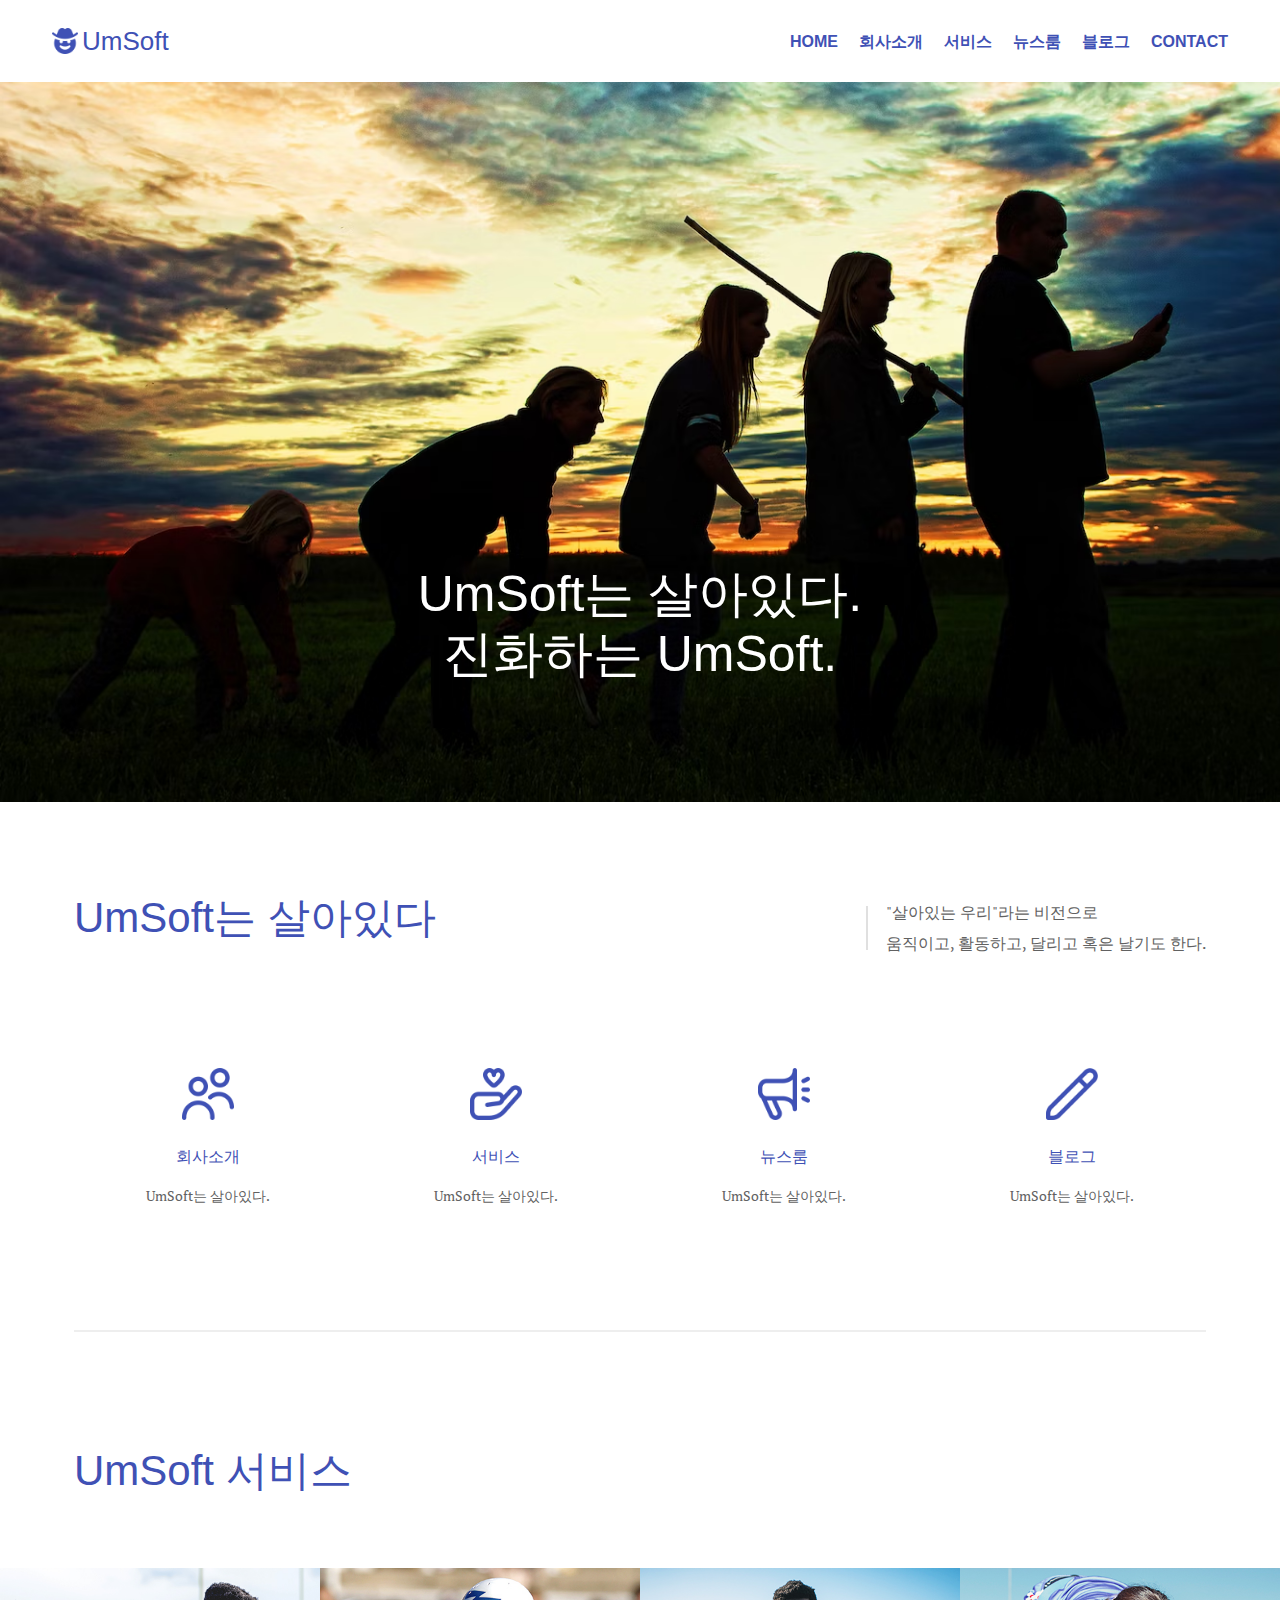
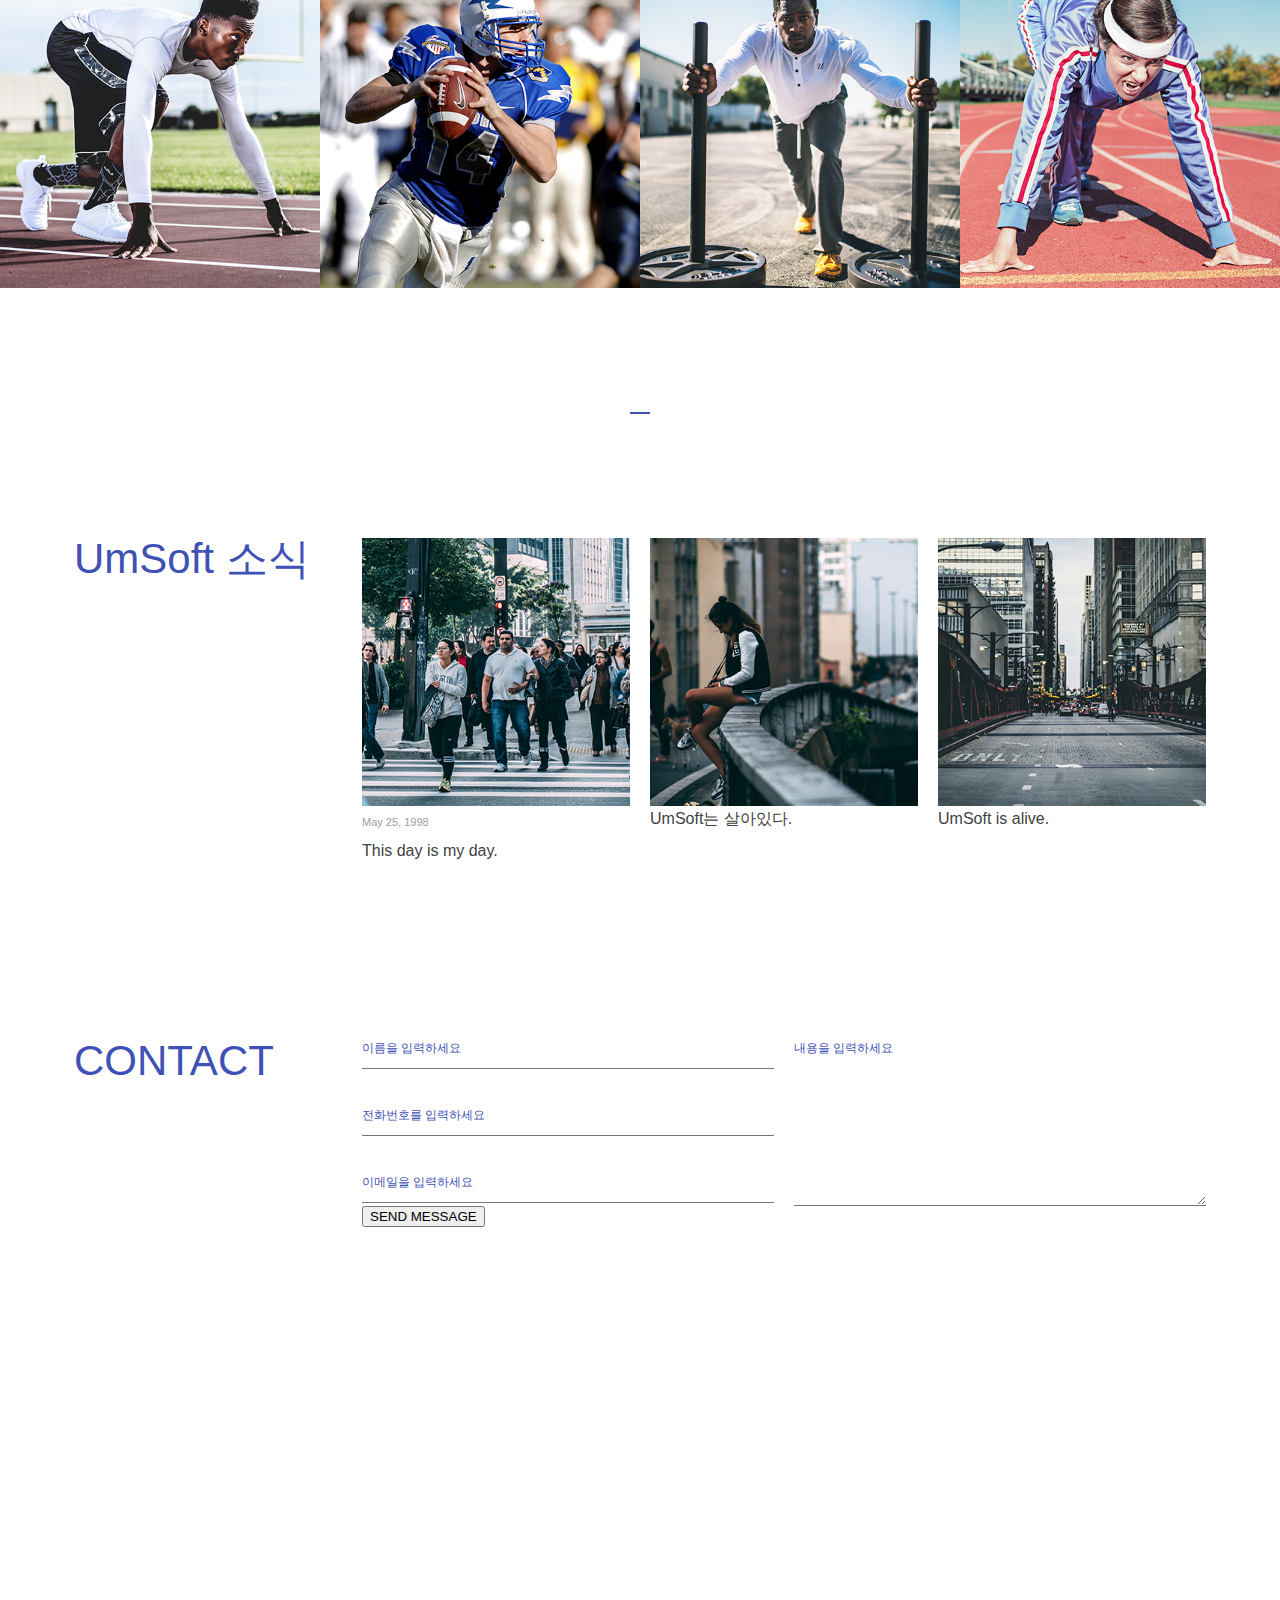
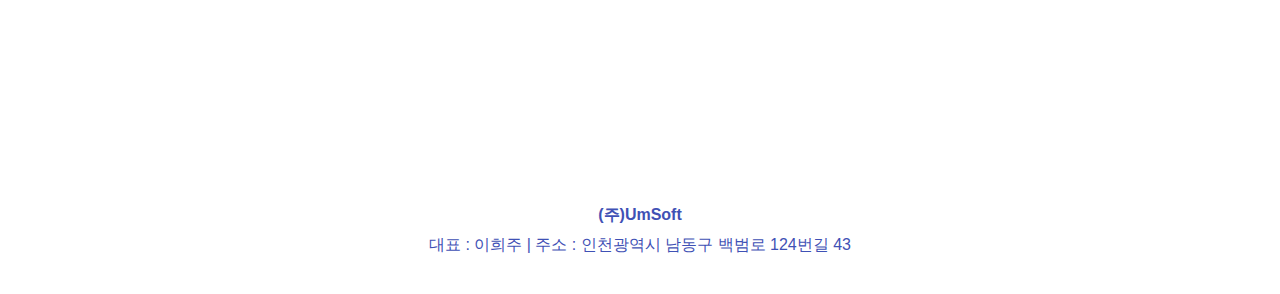
==== index.html @ 9bef9f66 "refactor: separate css_default" ====
﻿<!DOCTYPE HTML>
<html lang="ko">
<head>
<meta charset="UTF-8">
<meta name="viewport" content="width=device-width, initial-scale=1, minimum-scale=1, maximum-scale=1, user-scalable=no">
<title>UmSoft</title>
<link rel="stylesheet" type="text/css" href="css/reset.css">
<link rel="stylesheet" type="text/css" href="css/default.css">
<link rel="shortcut icon" href="images/favicon/favicon.png">
<link rel="apple-touch-icon-precomposed" href="images/favicon/favicon.png">
<script src="js/jquery.min.js"></script>
</head>
<body>
    <div id="wrap">
    <header class="header cfixed">
        <h1 class="logo"><a href=""><img src="images/favicon/favicon.png">UmSoft</a></h1>
            <nav>
                <ul class="gnb">
                    <li><a href="">HOME</a></li>
                    <li><a href="">회사소개</a></li>
                    <li><a href="">서비스</a></li>
                    <li><a href="">뉴스룸</a></li>
                    <li><a href="">블로그</a></li>
                    <li><a href="">CONTACT</a></li>
                </ul>
            </nav>
            <span class="menu-toggle-btn">
                <span></span>
                <span></span>
                <span></span>
            </span>
    </header>

    <article class="slider">
        <img src="images/p-images/slide01.jpg" alt="">
        <div class="image-text">UmSoft는 살아있다. <br>진화하는 UmSoft.</div>
    </article>

    <section class="content">
        <section class="display-section">
            <div class="container">
                <h2 class="sec-tit">UmSoft는 살아있다</h2>
                <p class="desc">
                    "살아있는 우리"라는 비전으로<br>
                    움직이고, 활동하고, 달리고 혹은 날기도 한다. 
                </p>
            </div>
        </section>

        <section class="promotion-section">
            <div class="container">
                <ul class="promo-list">
                    <li>
                        <a href="">
                            <img src="images/s-images/ic_introduce.png" alt="">
                            <h3>회사소개</h3>
                            <p>UmSoft는 살아있다.</p>
                        </a>
                    </li>
                    <li>
                        <a href="">
                            <img src="images/s-images/ic_service.png" alt="">
                            <h3>서비스</h3>
                            <p>UmSoft는 살아있다.</p>
                        </a>
                    </li>
                    <li>
                        <a href="">
                            <img src="images/s-images/ic_news.png" alt="">
                            <h3>뉴스룸</h3>
                            <p>UmSoft는 살아있다.</p>
                        </a>
                    </li>
                    <li>
                        <a href="">
                            <img src="images/s-images/ic_blog.png" alt="">
                            <h3>블로그</h3>
                            <p>UmSoft는 살아있다.</p>
                        </a>
                    </li>
                </ul>
            </div>
        </section>

        <hr class="divider">

        <section class="work-section cfixed">
            <h2 class="sec-tit">UmSoft 서비스</h2>
            <ul class="work-list">
                <li>
                    <a href="">
                        <div class="info">
                            <h3>service1</h3>
                            <span>work1</span>
                        </div>
                        <img src="images/p-images/work01.jpg">
                    </a>
                </li>
                <li>
                    <a href="">
                        <div class="info">
                            <h3>service2</h3>
                            <span>work2</span>
                        </div>
                        <img src="images/p-images/work02.jpg">
                    </a>
                </li>
                <li>
                    <a href="">
                        <div class="info">
                            <h3>service3</h3>
                            <span>work3</span>
                        </div>
                        <img src="images/p-images/work03.jpg">
                    </a>
                </li>
                <li>
                    <a href="">
                        <div class="info">
                            <h3>service4</h3>
                            <span>work4</span>
                        </div>
                        <img src="images/p-images/work04.jpg">
                    </a>
                </li>
            </ul>
        </section>

        <hr class="m-divider">

        <section class="blog-section">
            <div class="container">
                <h2 class="sec-tit">UmSoft 소식</h2>
                <ul class="blog-list">
                    <li>
                        <a href=""><img src="images/p-images/blog01.jpg" alt=""></a>
                        <time datetime="1998-05-25">May 25, 1998</time>
                        <a href=""><h3>This day is my day.</h3></a>
                    </li>
                    <li>
                        <a href=""><img src="images/p-images/blog02.jpg" alt=""></a>
                        <a href=""><h3>UmSoft는 살아있다.</h3></a>
                    </li>
                    <li>
                        <a href=""><img src="images/p-images/blog03.jpg" alt=""></a>
                        <a href=""><h3>UmSoft is alive.</h3></a>
                    </li>
                </ul>
            </div>
        </section>

        <section class="contact-section">
            <div class="container">
                <h2 class="sec-tit">CONTACT</h2>
                <div class="form-box">
                    <form action="" method="">
                        <fieldset class="cfixed">
                            <legend class="blind">CONTACT US</legend>
                            <div class="form">
                                <label for="name" class="blind">name</label>
                                <input type="text" id="name" placeholder="이름을 입력하세요">
                                <label for="phone" class="blind">phone</label>
                                <input type="tel" id="phone" placeholder="전화번호를 입력하세요">
                                <label for="email" class="blind">email</label>
                                <input type="email" id="email" placeholder="이메일을 입력하세요">
                            </div>
                            <div class="textarea">
                                <label for="message" class="blind">message</label>
                                <textarea name="message" id="message" placeholder="내용을 입력하세요"></textarea>
                            </div>
                        </fieldset>
                        <div class="send-bin">
                            <button>SEND MESSAGE</button>
                        </div>
                    </form>
                </div>
            </div>
        </section>
    </section>

    <footer class="footer">
        <iframe src="https://www.google.com/maps/embed?pb=!1m18!1m12!1m3!1d3167.128475697272!2d126.73352399999999!3d37.457688399999995!2m3!1f0!2f0!3f0!3m2!1i1024!2i768!4f13.1!3m3!1m2!1s0x357b7b86cbc8220d%3A0x4d0fc01e64599d89!2z7J247LKc6rSR7Jet7IucIOuCqOuPmeq1rCDrsLHrspTroZwxMjTrsojquLggNDM!5e0!3m2!1sko!2skr!4v1687537888325!5m2!1sko!2skr" 
            frameholder="0" style="border:0" allowfullscreen="" loading="lazy"></iframe>
        <p class="copyright">
            <strong>(주)UmSoft</strong><br>
            대표 : 이희주 | 주소 : 인천광역시 남동구 백범로 124번길 43
        </p>
    </footer>
    </div>
</body>
</html>
---- css/default.css ----
@charset "utf-8";

/* 모바일용 CSS */
/* 기본 CSS */
.container{
    width:90%;
    max-width:1132px;
    margin:0 auto;
}    
.cfixed:after, .container:after{
    display:block;
    content:"";
    clear:both;
}
.blind{
    position:absolute;
    width:0;
    height:0;
    line-height:0;
    text-indent:-9999px;
    overflow:hidden;
}   
.sec-tit{
    font-size:42px;
    color:#3f51b5;
    font-weight:normal;
}    
.divider{
    width:90%;
    max-width:1132px;
    margin:0 auto;
    margin-top:77px;
    background:#eee;
}    
.m-divider{
    width:20px;
    margin:0 auto;
    margin-top:77px;
    background:#3f51b5;
} 
body {
      font-family: "Nunito", sans-serif;
}

/* 헤더 영역 CSS */
.header{
    position:relative;
    padding:18px 5%;
}
.header .logo{
    float: left;
}
.header .logo a{
    font-size: 26px;
    color: #3f51b5;
    font-weight: normal;
}
.header .logo a img{
    height: 26px;
    padding-right: 4px;
}
.header .gnb{
    display: none;
    position: absolute;
    top:100%;
    left: 0;
    width: 100%;
    background: #3f51b5;
    font-weight: bold;
}
.header .gnb li{
    border-bottom: 1px solid #3f51b5;
}
.header .gnb li a{
    display: block;
    padding: 14px 0 14px 5%;
    font-size: 14px;
    color: #fff;
}
.header .menu-toggle-btn{
    float: right;
    width: 20px;
    margin-top:4px;
    cursor: pointer;
}
.header .menu-toggle-btn span{
    display: block;
    width: 100%;
    height: 2px;
    background: #3f51b5;
}
.header .menu-toggle-btn span:nth-child(2){
    margin: 5px 0;
}

/* 슬라이더 영역 CSS */
.slider {
  position: relative;
}
.slider .image-text {
  position: absolute;
  bottom: 15%;
  left: 50%;
  transform: translateX(-50%);
  font-size: 50px;
  color: white;
  text-align: center;
  padding: 10px;
  line-height: 1.2em;
}
.slider img{
    display:block;
    width:100%;
    max-width:100%;
    height:auto;
}

/* 디스플레이 영역 CSS */
.display-section{
    margin-top:59px;
    text-align:center;
}

.display-section .sec-tit{
    margin-bottom:30px;
}
    
.display-section .desc{
    font-family:'PT Serif';
    color:#616161;
    line-height:1.9;
}

/* 프로모션 영역 CSS */
.promotion-section{
    margin-top:68px;
}
    
.promotion-section .promo-list li{
    margin-top:52px;
    text-align:center;
}
    
.promotion-section .promo-list li:first-child{
    margin-top:0;
}
    
.promotion-section .promo-list li img{
    height:52px;
}
    
.promotion-section .promo-list li h3{
    margin:29px 0 20px 0;
    color:#3f51b5;
    font-weight:normal;
}
    
.promotion-section .promo-list li p{
    font-size:14px;
    font-family:'PT Serif';
    color:#616161;
    line-height:1.5;
}

/* 최근 작업 영역 CSS */
.work-section{
    margin-top:73px;
}
.work-section .sec-tit{
    width:90%;
    max-width:1132px;
    margin:0 auto;
    margin-bottom:47px;
    text-align:center;
}
.work-section .work-list li{
    width:100%;
}
.work-section .work-list li a{
    display:block;
    position:relative;
    width:100%;
    height:100%;
}
.work-section .work-list li a:before{
    display:block;
    position:absolute;
    top:0;
    left:0;
    z-index:10;
    width:100%;
    height:100%;
    background:#3f51b5;
    content:"";
    opacity:0;
    transition:all 0.2s;
}
.work-section .work-list li a:hover:before{
    opacity:0.86;
}
.work-section .work-list li .info{
    position:absolute;
    top:0;
    left:23px;
    z-index:20;
    opacity:0;
    transition:all 0.3s;
}
.work-section .work-list li a:hover .info{
    transform:translateY(23px);
    opacity:1;
}   
.work-section .work-list li .info h3{
    margin-bottom:8px;
    font-size:23px;
    color:#fff;
    font-weight:normal;
}    
.work-section .work-list li .info span{
    font-size:11px;
    color:#fff;
}   
.work-section .work-list li img{
    display:block;
    width:100%;
    max-width:100%;
    height:auto;
}

/* 최근 글 영역 CSS */
.blog-section{
    margin-top:77px;
}    
.blog-section .sec-tit{
    margin-bottom:47px;
    text-align:center;
}   
.blog-section .blog-list li{
    width:100%;
    margin-top:45px;
}
.blog-section .blog-list li:first-child{
    margin-top:0;
}
.blog-section .blog-list li img{
    display:block;
    width:100%;
    max-width:100%;
    height:auto;
}
.blog-section .blog-list li time{
    display:block;
    margin:11px 0 10px 0;
    font-size:11px;
    color:#9e9e9e;
}    
.blog-section .blog-list li h3{
    color:#424242;
    font-weight:normal;
    line-height:1.6;
} 

/* 연락처 영역 CSS */
.contact-section{
    margin-top:109px;
}
.contact-section .sec-tit{
    margin-bottom:47px;
    text-align:center;
}
.contact-section .form-box .form input{
    padding-bottom:13px;
    margin-bottom:38px;
}
.contact-section .form-box .textarea textarea{
    height:165px;
}
.contact-section .form-box .send-btn{
    margin-top:36px;
    text-align:right;
}
.contact-section .form-box .send-btn button{
    padding:15px;
    margin:0; 
    border:0;
    font-size:12px;
    color:#fff;
    background:#3f51b5;
    font-family:'Montserrat';
    cursor:pointer;
}

/* 푸터 영역 CSS */
.footer{
    margin-top:104px;
}
.footer iframe{
    width:100%;
    height:320px;
}    
.footer p{
    margin:21px 0;
    color:#3f51b5;
    text-align:center;
    line-height:1.9;
}    

/* 태블릿용 CSS */
@media all and (min-width:768px){
    /* 기본 CSS */
    .divider{
    margin-top:124px;
    }    
    .m-divider{
    margin-top:124px;
    }
        
    /* 헤더 영역 CSS */
    .header{
        position:static;
        padding:28px 52px;
    }     
    .header .gnb{
        display:block !important;
        position:static;
        float:right;
        width:auto;
        margin-top:6px;
        background:none;
    }   
    .header .gnb li{
        float:left;
        margin-left:21px;
        border-bottom:0;
    } 
    .header .gnb li a{
        padding:0;
        font-size:16px;
        color:#3f51b5;
    }
    .header .menu-toggle-btn{
        display:none !important;
    }
    
    /* 디스플레이 영역 CSS */
    .display-section{
        margin-top:95px;
    }
        
    /* 프로모션 영역 CSS */
    .promotion-section{
        margin-top:110px;
    }
        
    .promotion-section .promo-list li{
        float:left;
        width:23.046875%;
        /* 177px ÷ 768px*/
        margin-left:2.604166666666667%;
        /* 20px ÷ 768px*/
        margin-top:0;
    }

    .promotion-section .promo-list li:first-child{
        margin-left:0;
    }

    /* 최근 작업 영역 CSS */
    .work-section{
        margin-top:118px;
    }   
    .work-section .sec-tit{
        margin-bottom:76px;
    }
    .work-section .work-list li{
        float:left;
        width:50%;
    }       
    .work-section .work-list li .info{
        left:37px;
    }
    .work-section .work-list li a:hover .info{
        transform:translateY(37px);
    }
        
    /* 최근 글 영역 CSS */
    .blog-section{
    margin-top:124px;
    }    
    .blog-section .sec-tit{
        margin-bottom:76px;
    } 
    .blog-section .blog-list li{
        float:left;
        width:31.59722222222222%;
        /* 242.6666666666667px ÷ 768px*/
        margin-left:2.604166666666667%;
        /* 20px ÷ 768px*/
        margin-top:0;
    }    
    .blog-section .blog-list li:first-child{
        margin-left:0;
    }   
        
    /* 연락처 영역 CSS */
    .contact-section{
        margin-top:176px;
    }
    .contact-section .sec-tit{
        margin-bottom:76px;
    }
    .contact-section .form-box .form, .contact-section .form-box .textarea{
        float:left;
        width:48.69791666666667%;
        /* 374px ÷ 768px*/
    }
    .contact-section .form-box .form{
        margin-right:2.604166666666667%;
        /* 20px ÷ 768px*/
    }    
    .contact-section .form-box .form input:last-child{
        margin-bottom:0;
    }

    /* 푸터 영역 CSS */
    .footer iframe{
        height:432px;
    } 
    .footer p{
        margin:34px 0;
    }  
}

/* PC용 CSS */
@media all and (min-width:1132px){
    /* 디스플레이 영역 CSS */
    .display-section{
        text-align:left;
    }
        
    .display-section .sec-tit{
        float:left;
        margin-bottom:0;
    }
        
    .display-section .desc{
        position:relative;
        float:right;
        padding-left:20px;
        font-family:'PT Serif';
        color:#616161; 
        line-height:1.9;
    }
        
    .display-section .desc:before{
        display:block;
        position:absolute;
        top:9px;
        left:0;
        width:2px;
        height:44px;
        background:#e0e0e0;
        content:"";
    } 
    
    /* 프로모션 영역 CSS */
    .promotion-section .promo-list li{
        width:23.67491166077739%;
        /* 268px ÷ 1132px*/
        margin-left:1.76678445229682%;
        /* 20px ÷ 1132px*/
    }    

    /* 최근 작업 영역 CSS */
    .work-section .sec-tit{
        text-align:left;
    }
    .work-section .work-list li{
        width:25%;
    }   
        
    /* 최근 글 영역 CSS */
        .blog-section .sec-tit{
        float:left;
        margin-bottom:0;
    }      
    .blog-section .blog-list{
        float:right;
        width:74.5583038869258%;
        /* 844px ÷ 1132px*/
    }  
    .blog-section .blog-list li{
        width:31.75355450236967%;
        /* 268px ÷ 844px*/
        margin-left:2.369668246445498%;
        /* 20px ÷ 844px*/
    }    
        
    /* 연락처 영역 CSS */
    .contact-section .sec-tit{
        float:left;
        margin-bottom:0;
    }    
    .contact-section .form-box{
        float:right;
        width:74.5583038869258%;
        /* 844px ÷ 1132px*/
    }    
    .contact-section .form-box .form, .contact-section .form-box .textarea{
        width:48.81516587677725%;
        /* 412px ÷ 844px*/
    }
    .contact-section .form-box .form{
        margin-right:2.369668246445498%;
        /* 20px ÷ 844px*/
    }    
}
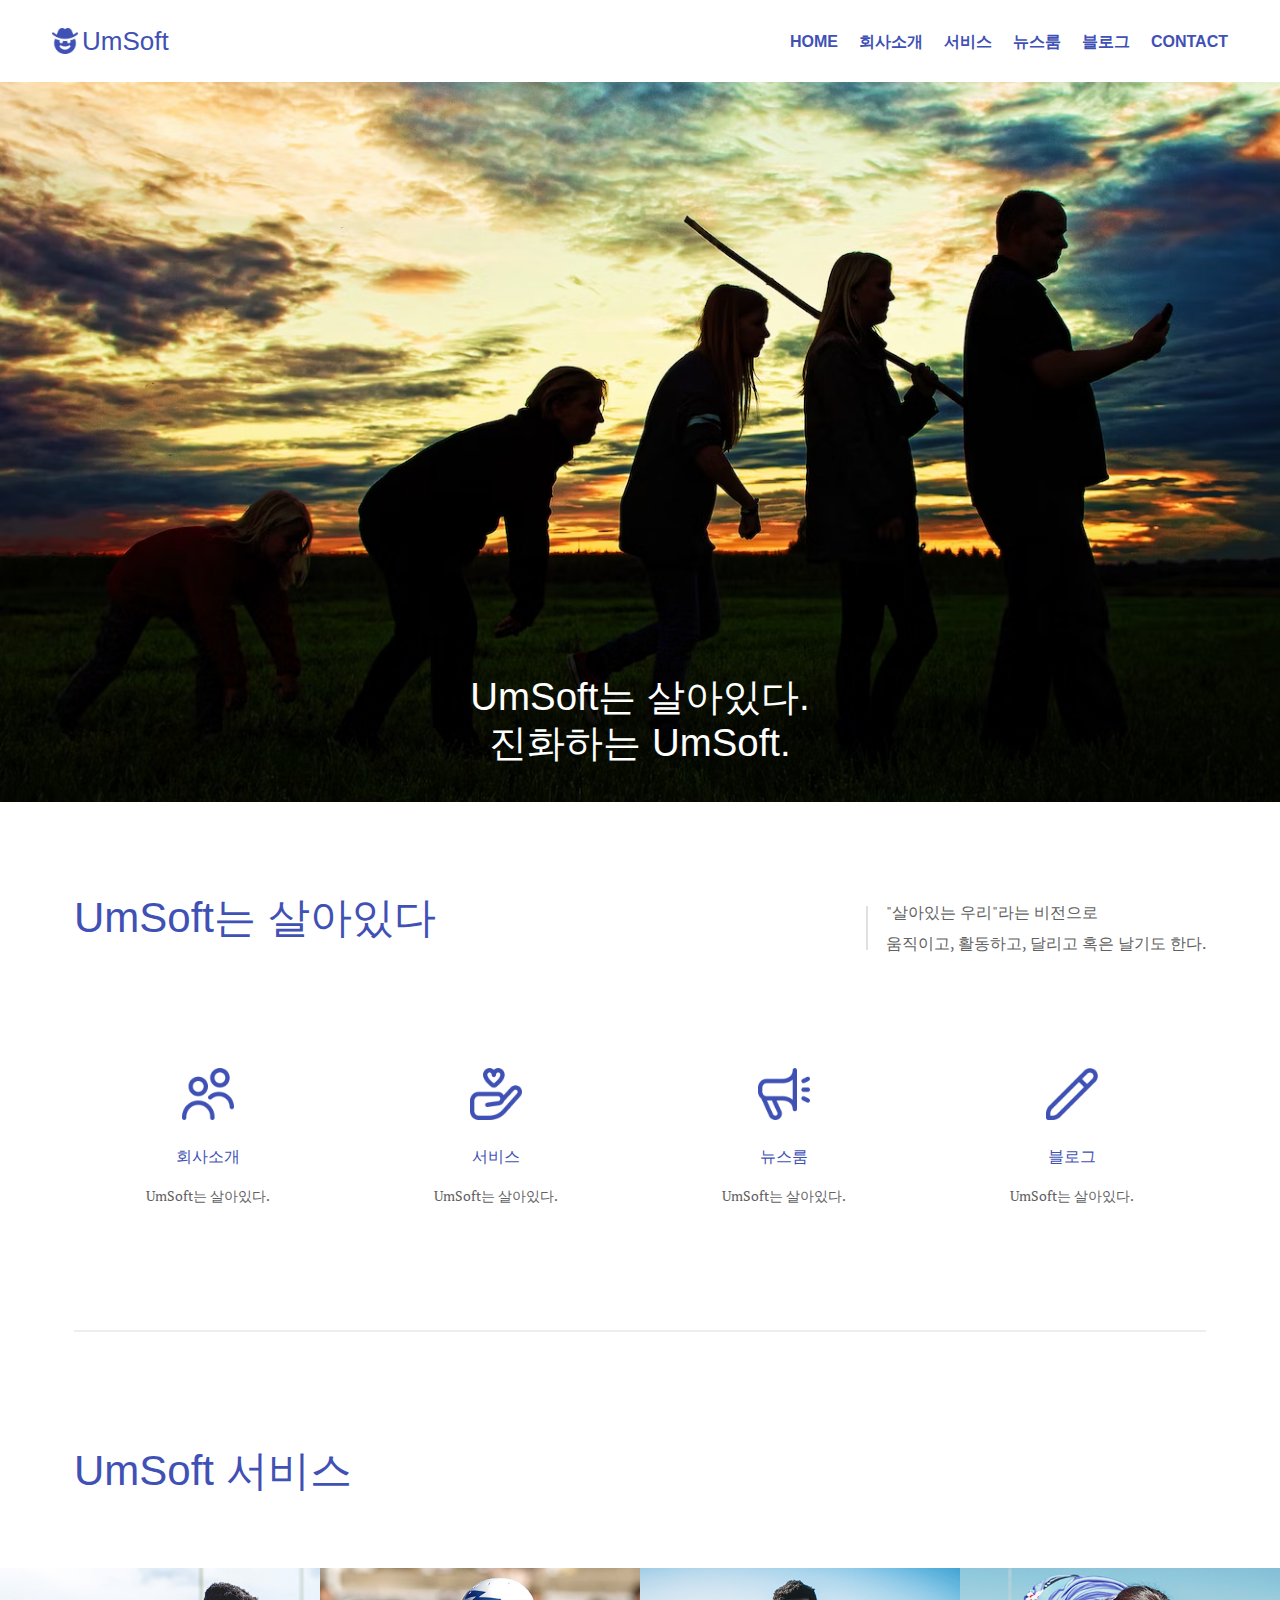
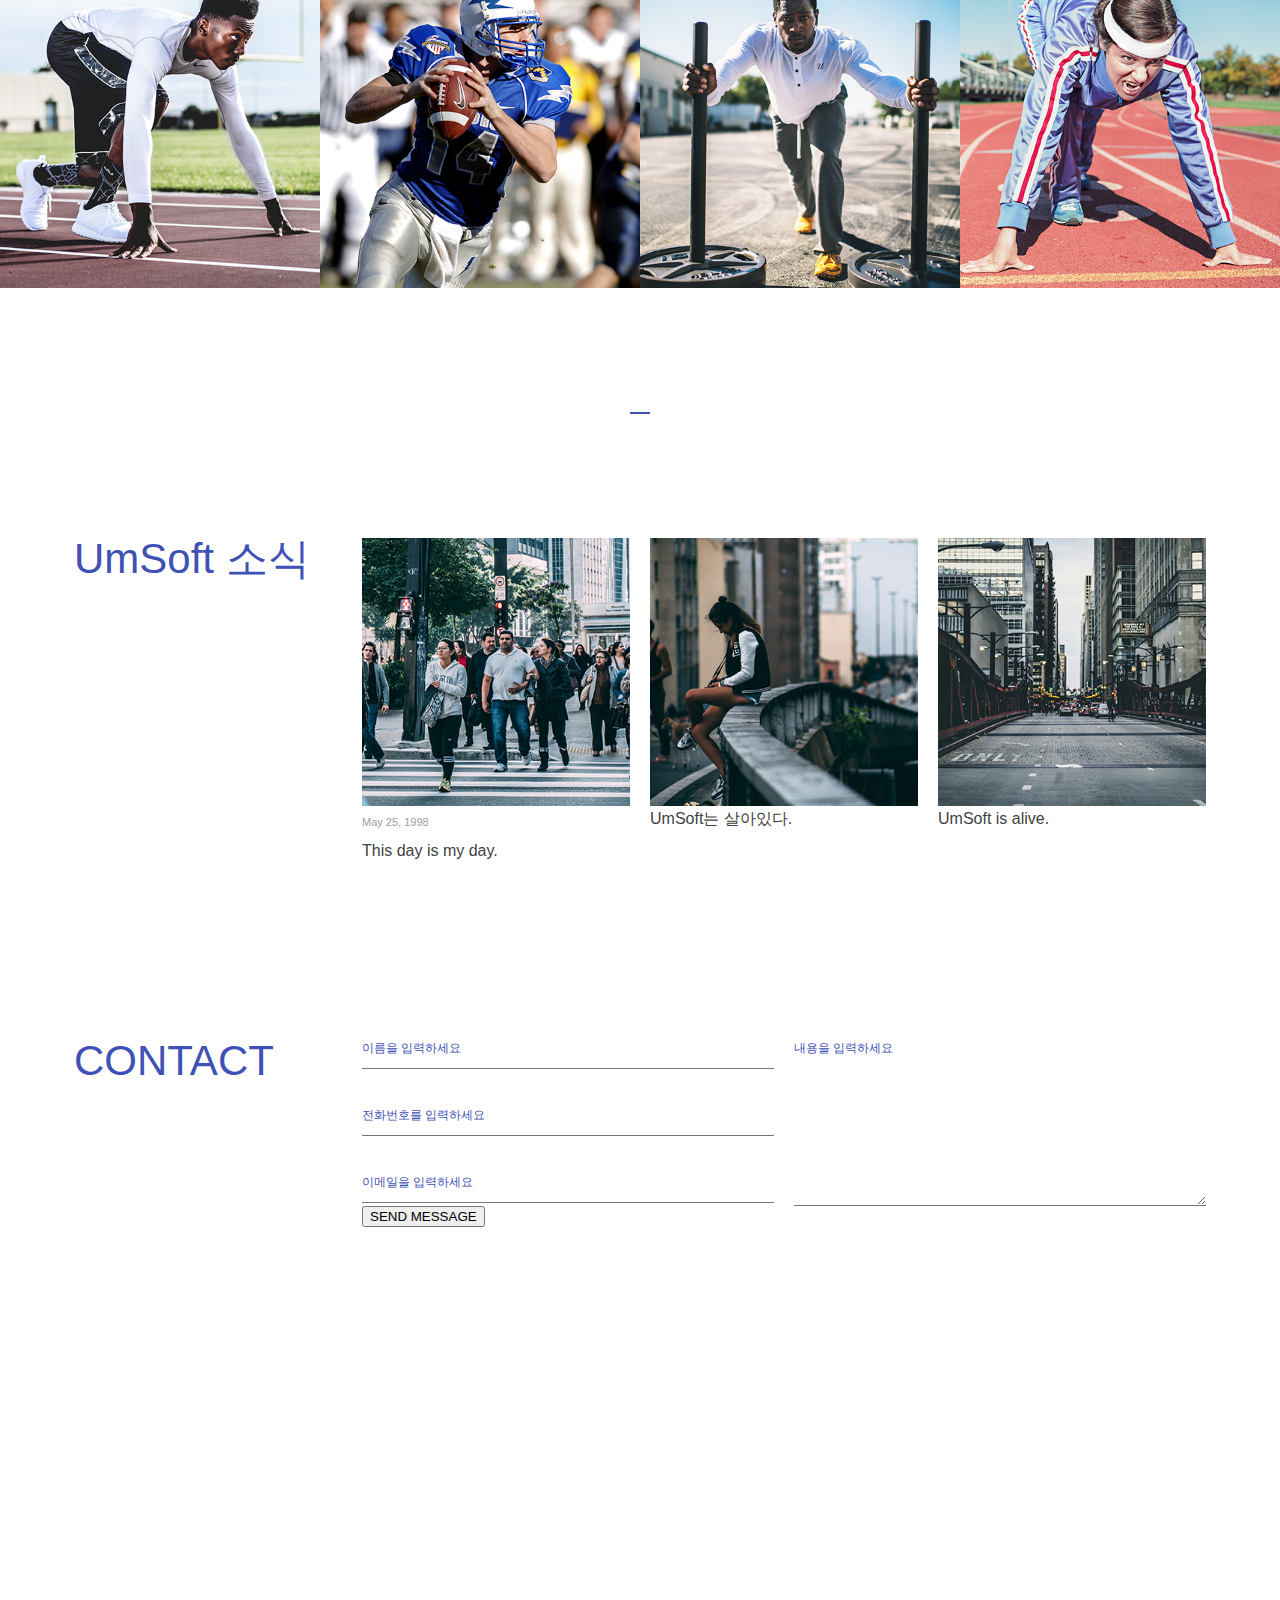
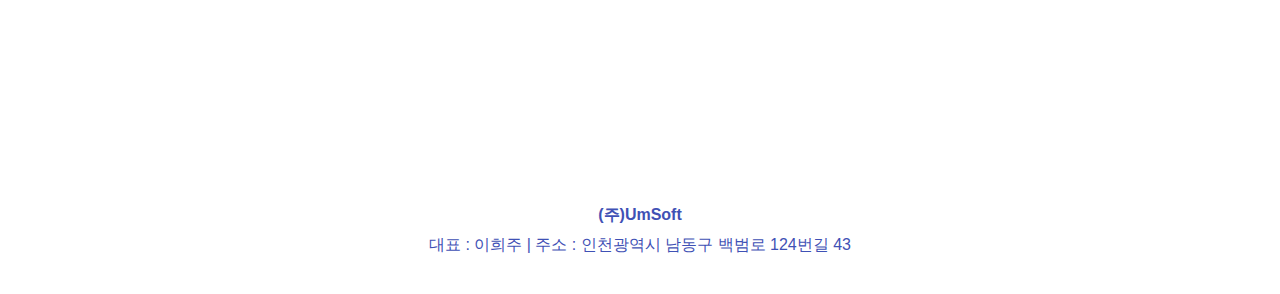
==== commit 3dd4eead: "feat: slide menu-toggle" ====
--- a/index.html
+++ b/index.html
@@ -9,6 +9,7 @@
 <link rel="shortcut icon" href="images/favicon/favicon.png">
 <link rel="apple-touch-icon-precomposed" href="images/favicon/favicon.png">
 <script src="js/jquery.min.js"></script>
+<script src="js/menu.min.js"></script>
 </head>
 <body>
     <div id="wrap">
--- a/css/default.css
+++ b/css/default.css
@@ -46,6 +46,7 @@
 .header{
     position:relative;
     padding:18px 5%;
+    z-index:2;
 }
 .header .logo{
     float: left;
@@ -95,18 +96,8 @@
 
 /* 슬라이더 영역 CSS */
 .slider {
-  position: relative;
-}
-.slider .image-text {
-  position: absolute;
-  bottom: 15%;
-  left: 50%;
-  transform: translateX(-50%);
-  font-size: 50px;
-  color: white;
-  text-align: center;
-  padding: 10px;
-  line-height: 1.2em;
+    position: relative;
+    z-index:1;
 }
 .slider img{
     display:block;
@@ -114,6 +105,16 @@
     max-width:100%;
     height:auto;
 }
+.slider .image-text {
+    position: absolute;
+    bottom: 5%;
+    left: 50%;
+    transform: translateX(-50%);
+    font-size: 3vw; /* 이미지에 맞게 상대적인 크기로 설정 */
+    color: white;
+    text-align: center;
+    line-height: 1.2em;
+  }
 
 /* 디스플레이 영역 CSS */
 .display-section{
@@ -341,6 +342,12 @@
     .header .menu-toggle-btn{
         display:none !important;
     }
+
+    /* 슬라이더 영역 CSS */
+    .image-text {
+        font-size: 16px;
+        bottom: 10px;
+    }
     
     /* 디스플레이 영역 CSS */
     .display-section{
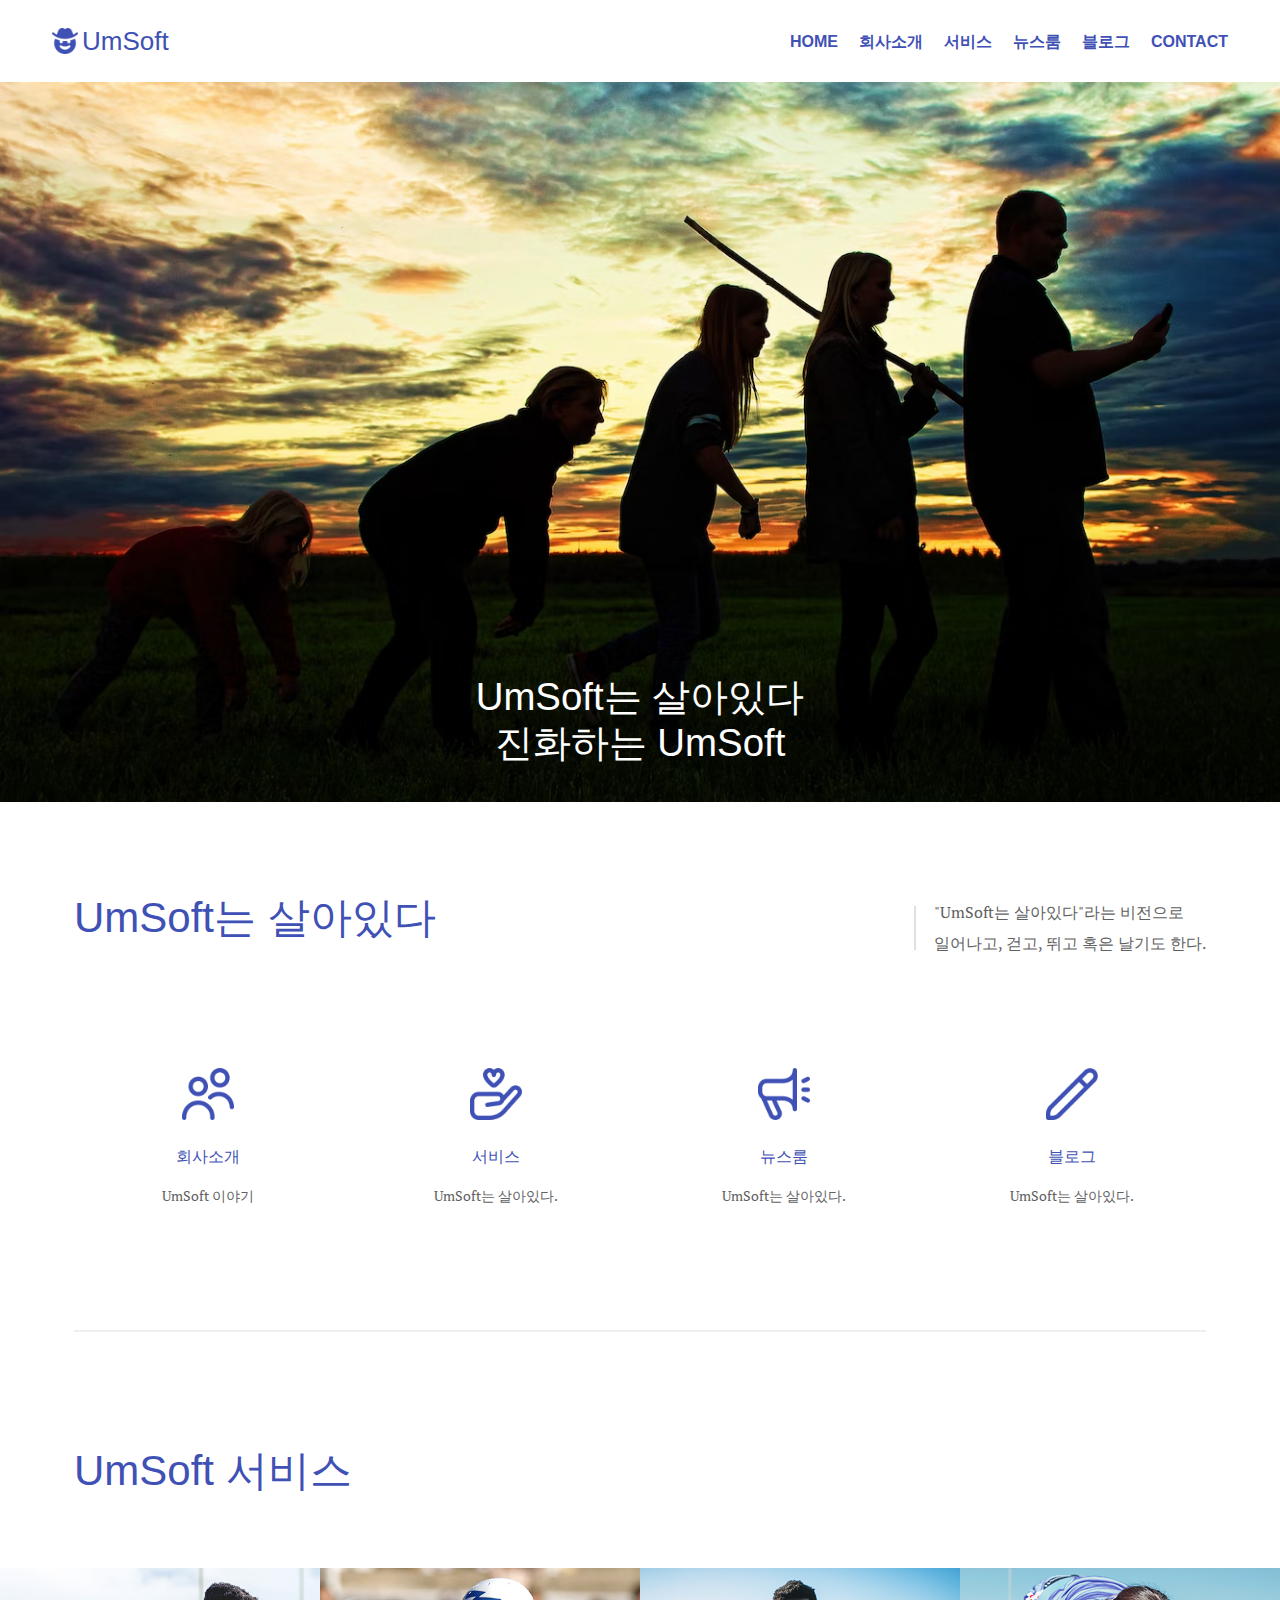
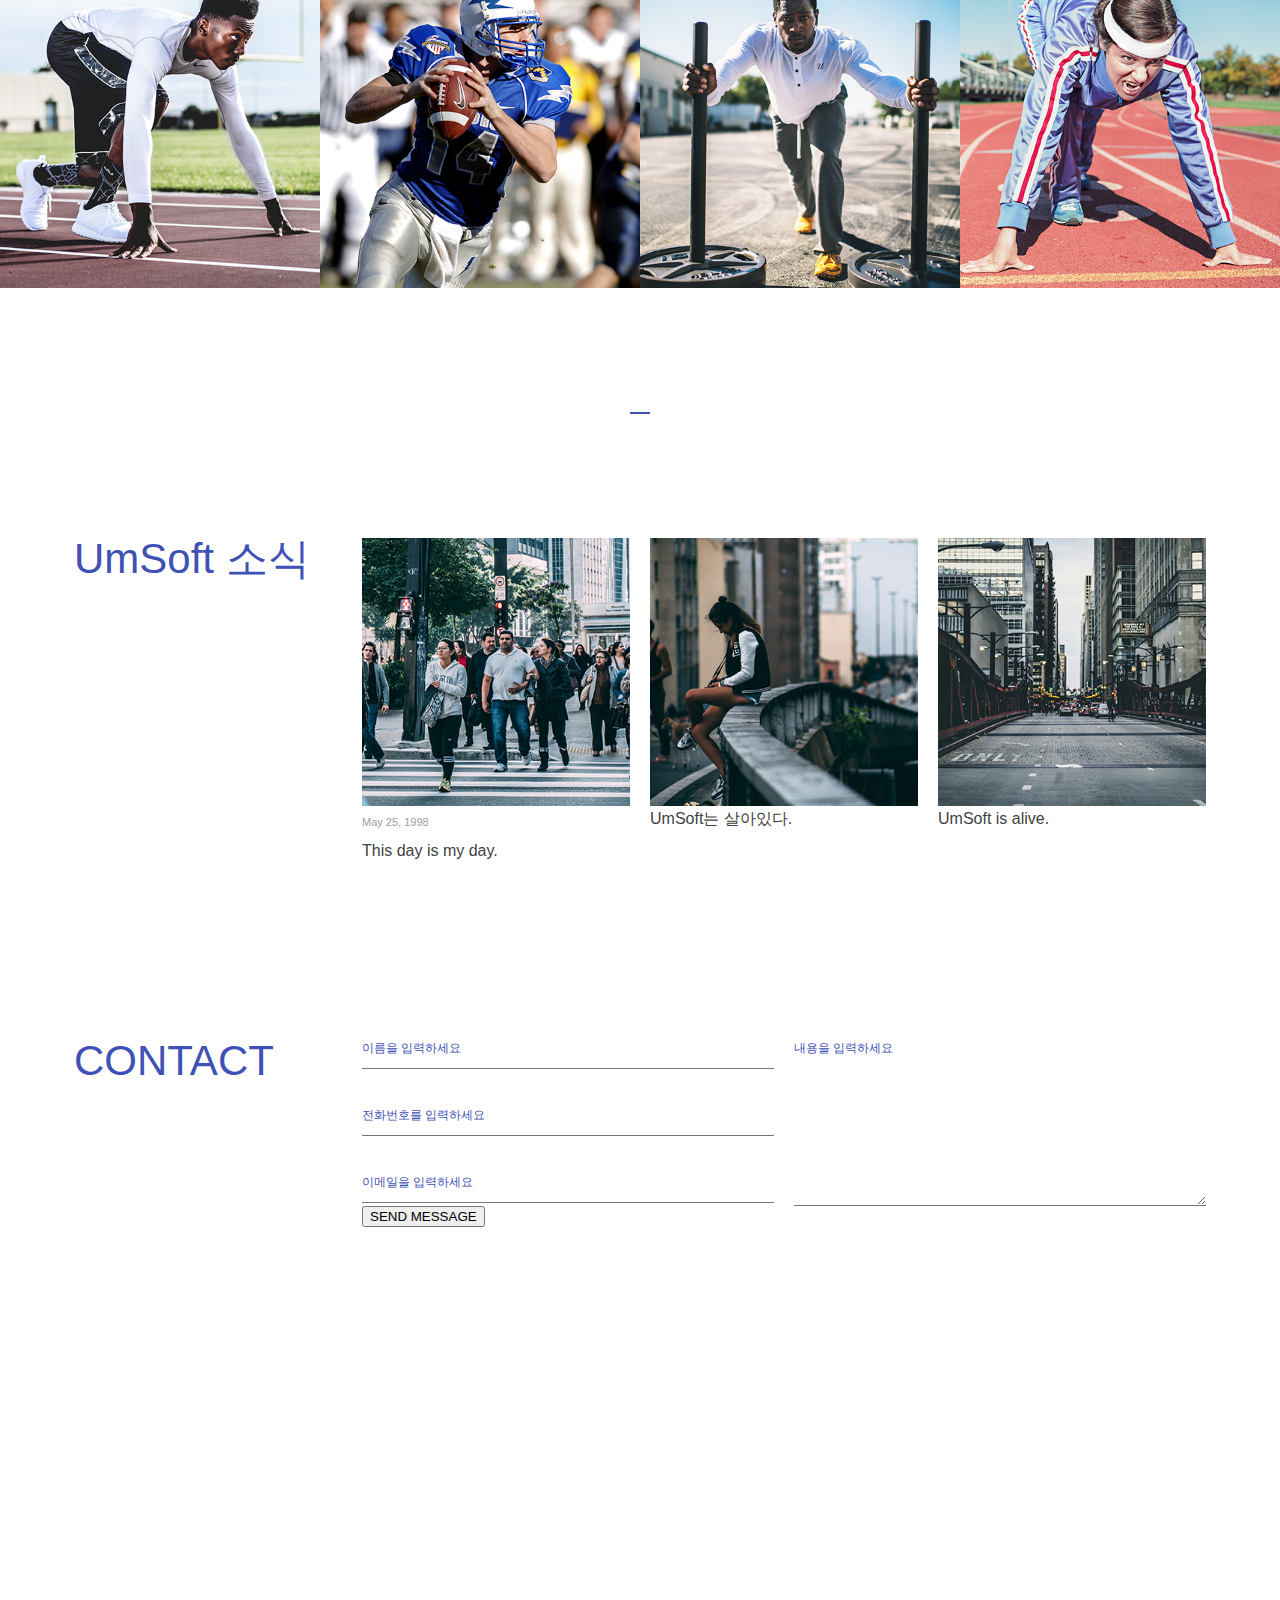
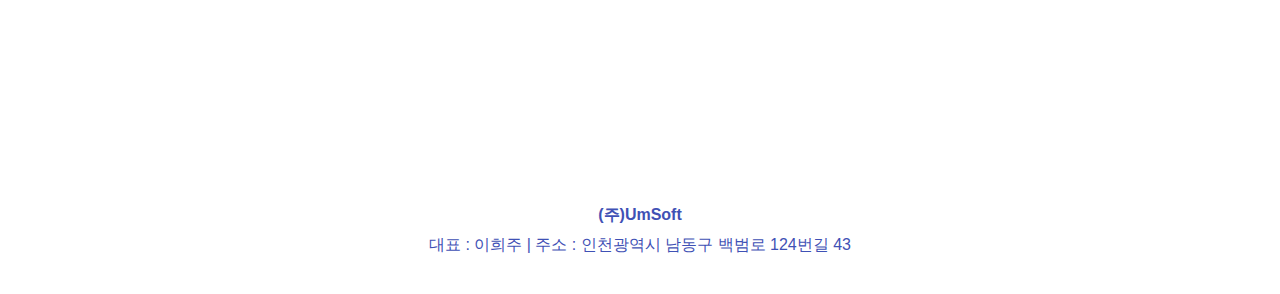
==== commit e566a6f2: "feat: add introduce page" ====
--- a/index.html
+++ b/index.html
@@ -9,32 +9,14 @@
 <link rel="shortcut icon" href="images/favicon/favicon.png">
 <link rel="apple-touch-icon-precomposed" href="images/favicon/favicon.png">
 <script src="js/jquery.min.js"></script>
-<script src="js/menu.min.js"></script>
 </head>
 <body>
     <div id="wrap">
-    <header class="header cfixed">
-        <h1 class="logo"><a href=""><img src="images/favicon/favicon.png">UmSoft</a></h1>
-            <nav>
-                <ul class="gnb">
-                    <li><a href="">HOME</a></li>
-                    <li><a href="">회사소개</a></li>
-                    <li><a href="">서비스</a></li>
-                    <li><a href="">뉴스룸</a></li>
-                    <li><a href="">블로그</a></li>
-                    <li><a href="">CONTACT</a></li>
-                </ul>
-            </nav>
-            <span class="menu-toggle-btn">
-                <span></span>
-                <span></span>
-                <span></span>
-            </span>
-    </header>
+    <div id="header"></div>
 
     <article class="slider">
         <img src="images/p-images/slide01.jpg" alt="">
-        <div class="image-text">UmSoft는 살아있다. <br>진화하는 UmSoft.</div>
+        <div class="image-text">UmSoft는 살아있다 <br>진화하는 UmSoft</div>
     </article>
 
     <section class="content">
@@ -42,8 +24,8 @@
             <div class="container">
                 <h2 class="sec-tit">UmSoft는 살아있다</h2>
                 <p class="desc">
-                    "살아있는 우리"라는 비전으로<br>
-                    움직이고, 활동하고, 달리고 혹은 날기도 한다. 
+                    "UmSoft는 살아있다"라는 비전으로 <br>
+                    일어나고, 걷고, 뛰고 혹은 날기도 한다. 
                 </p>
             </div>
         </section>
@@ -52,10 +34,10 @@
             <div class="container">
                 <ul class="promo-list">
                     <li>
-                        <a href="">
+                        <a href="introduce.html">
                             <img src="images/s-images/ic_introduce.png" alt="">
                             <h3>회사소개</h3>
-                            <p>UmSoft는 살아있다.</p>
+                            <p>UmSoft 이야기</p>
                         </a>
                     </li>
                     <li>
@@ -179,14 +161,14 @@
         </section>
     </section>
 
-    <footer class="footer">
-        <iframe src="https://www.google.com/maps/embed?pb=!1m18!1m12!1m3!1d3167.128475697272!2d126.73352399999999!3d37.457688399999995!2m3!1f0!2f0!3f0!3m2!1i1024!2i768!4f13.1!3m3!1m2!1s0x357b7b86cbc8220d%3A0x4d0fc01e64599d89!2z7J247LKc6rSR7Jet7IucIOuCqOuPmeq1rCDrsLHrspTroZwxMjTrsojquLggNDM!5e0!3m2!1sko!2skr!4v1687537888325!5m2!1sko!2skr" 
-            frameholder="0" style="border:0" allowfullscreen="" loading="lazy"></iframe>
-        <p class="copyright">
-            <strong>(주)UmSoft</strong><br>
-            대표 : 이희주 | 주소 : 인천광역시 남동구 백범로 124번길 43
-        </p>
-    </footer>
+    <div id="footer"></div>
     </div>
+
+    <script>
+        $(function(){
+            $("#header").load("header.html");
+            $("#footer").load("footer.html");
+        })
+    </script>
 </body>
 </html>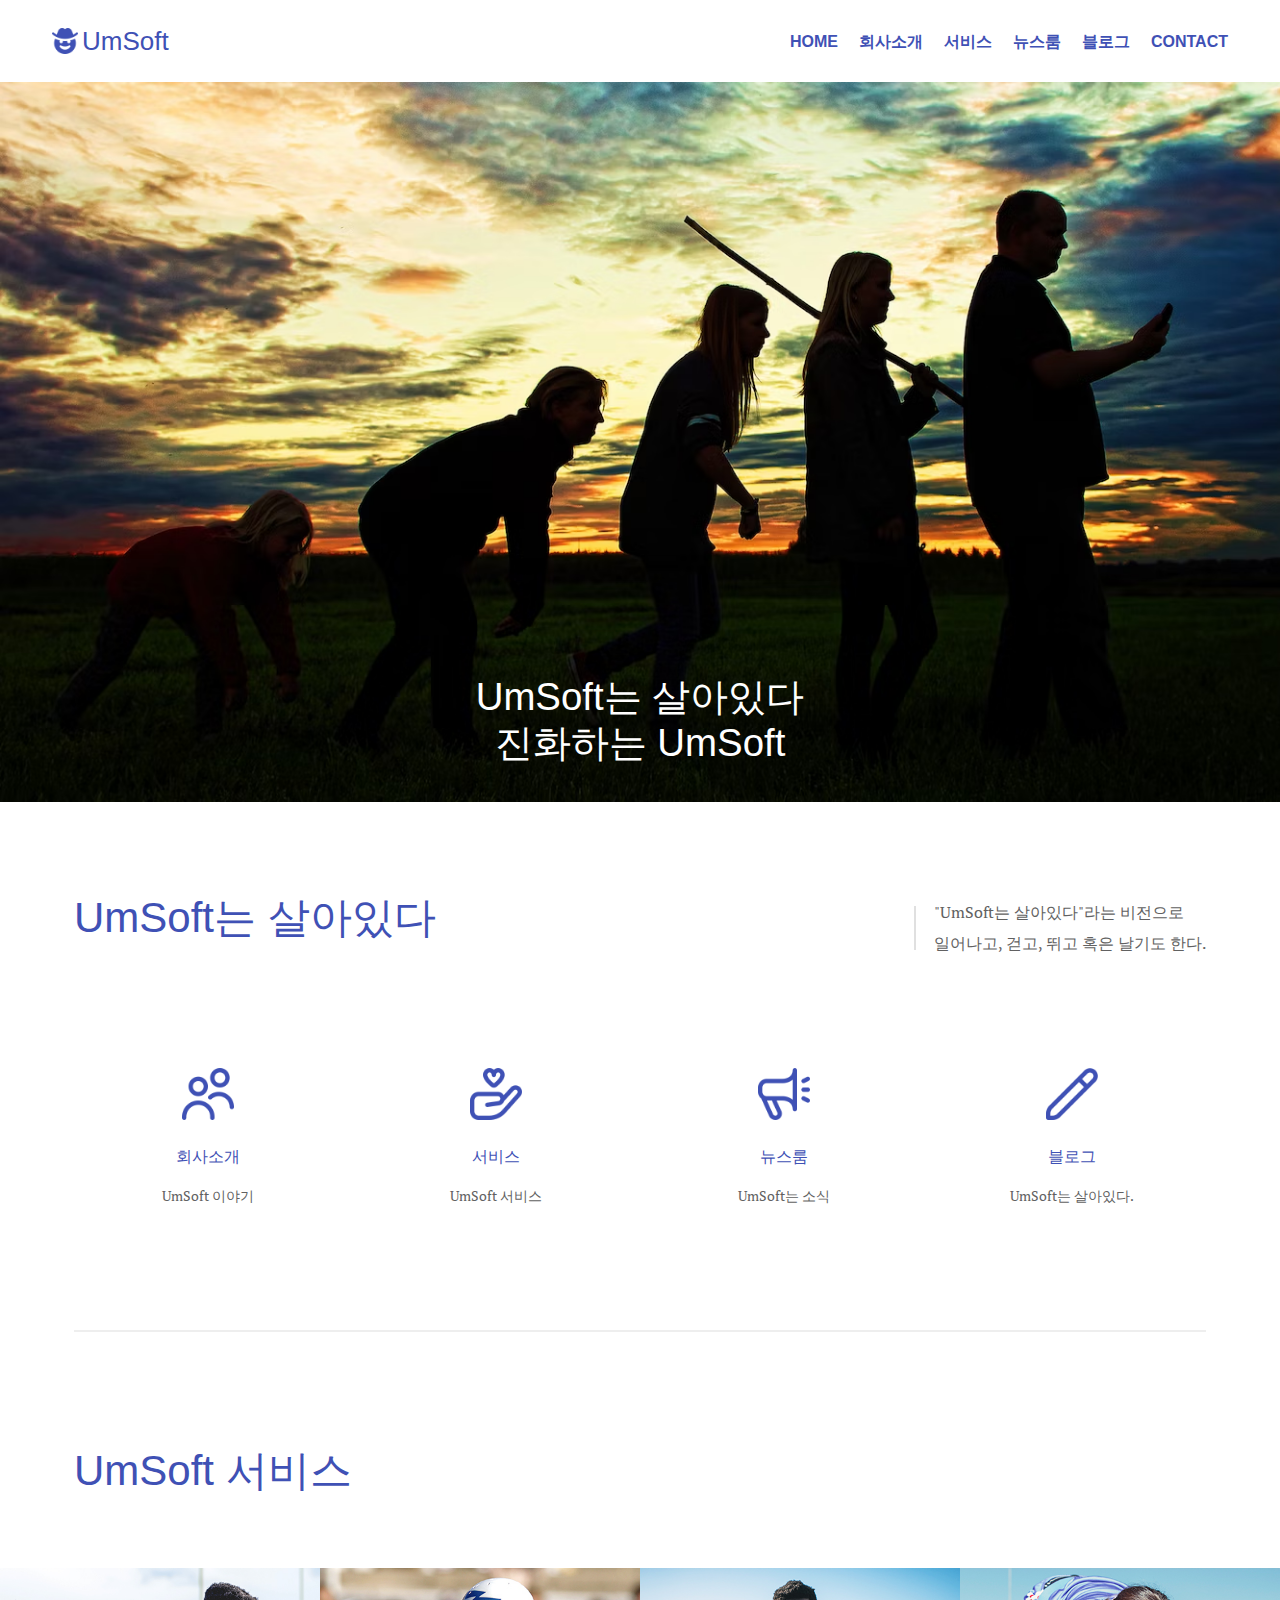
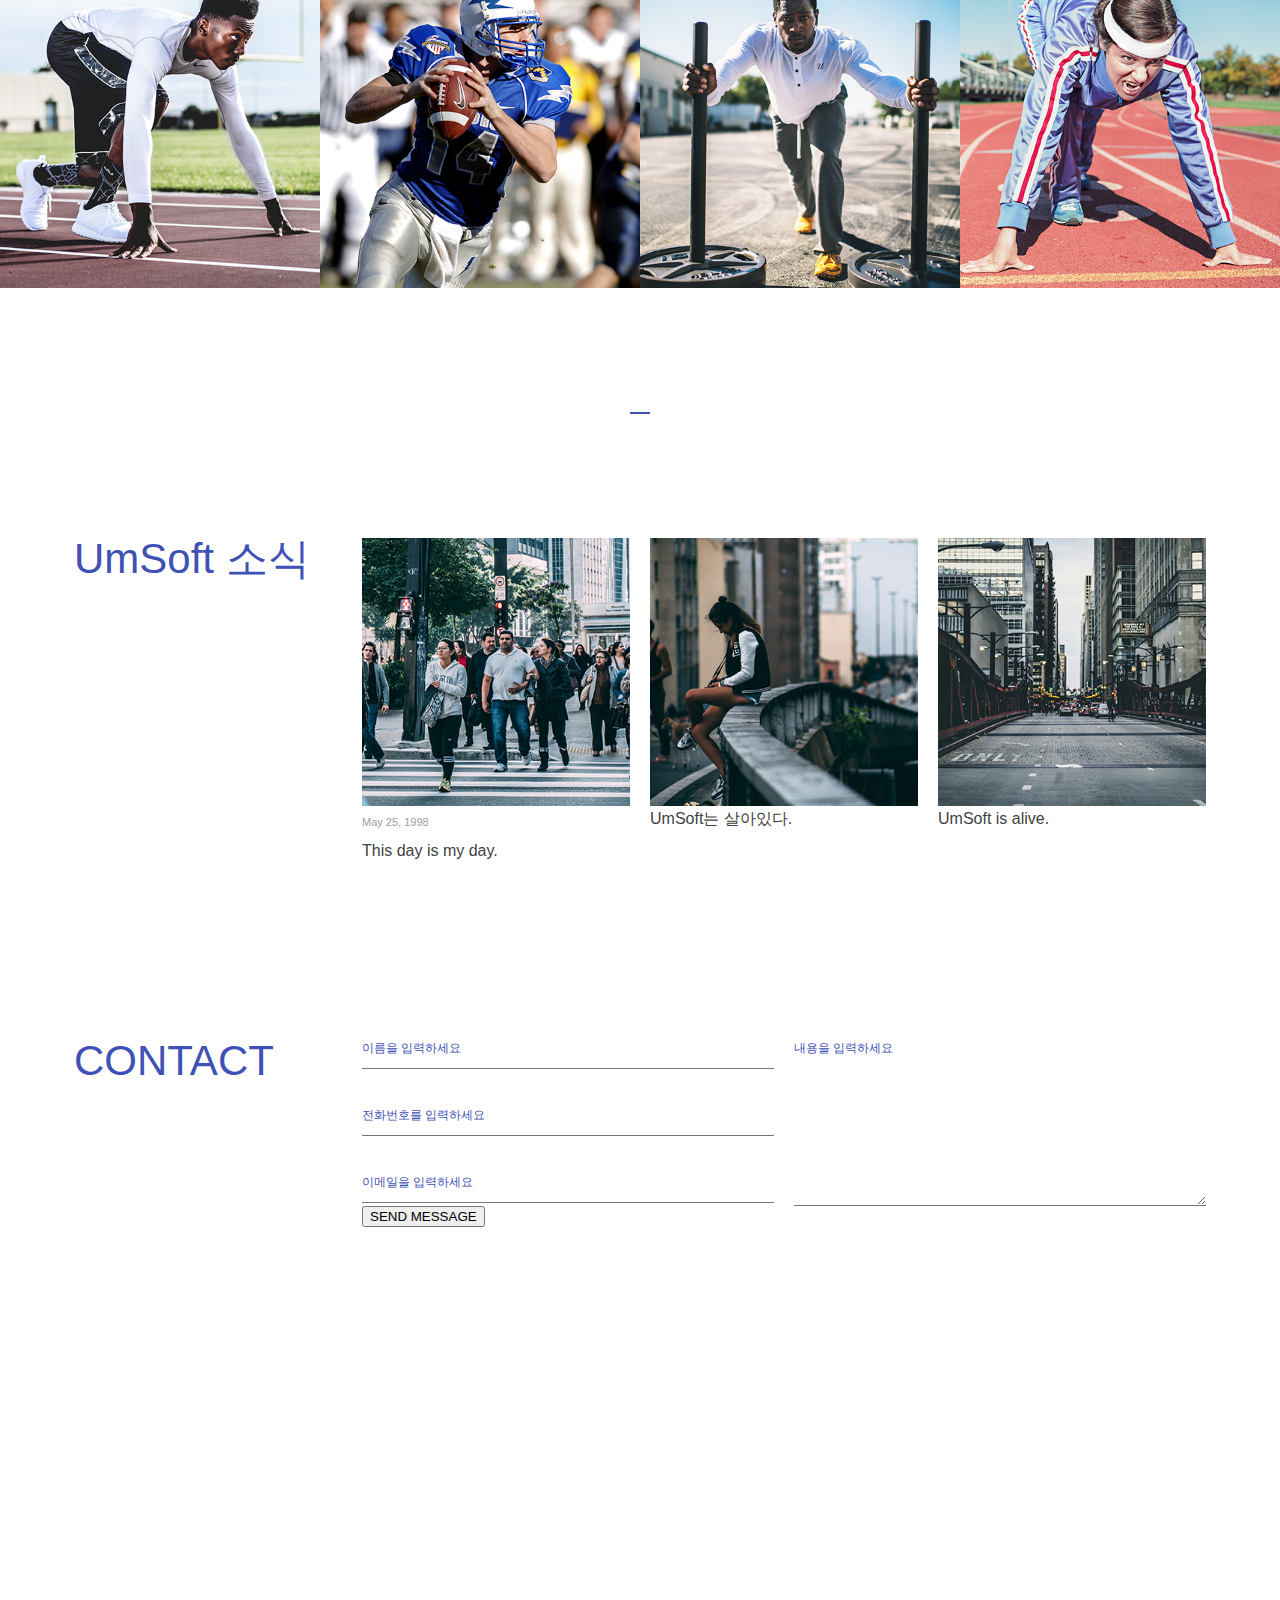
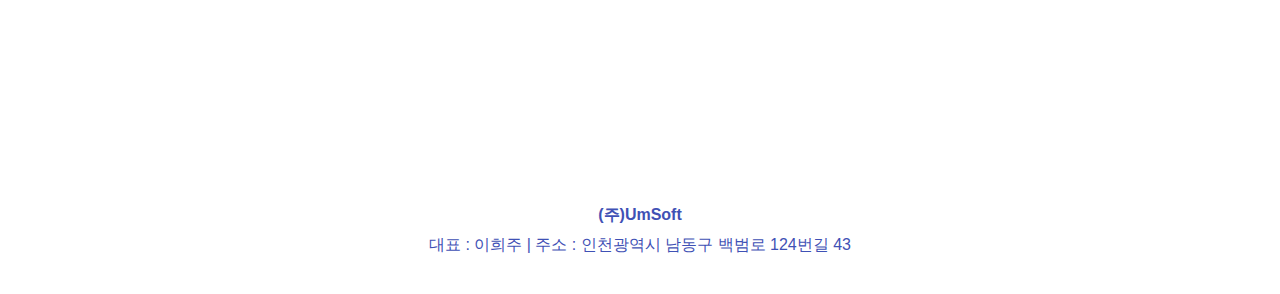
==== commit 4ec399c6: "feat: add newsroom page" ====
--- a/index.html
+++ b/index.html
@@ -41,17 +41,17 @@
                         </a>
                     </li>
                     <li>
-                        <a href="">
+                        <a href="service.html">
                             <img src="images/s-images/ic_service.png" alt="">
                             <h3>서비스</h3>
-                            <p>UmSoft는 살아있다.</p>
+                            <p>UmSoft 서비스</p>
                         </a>
                     </li>
                     <li>
-                        <a href="">
+                        <a href="newsroom.html">
                             <img src="images/s-images/ic_news.png" alt="">
                             <h3>뉴스룸</h3>
-                            <p>UmSoft는 살아있다.</p>
+                            <p>UmSoft는 소식</p>
                         </a>
                     </li>
                     <li>
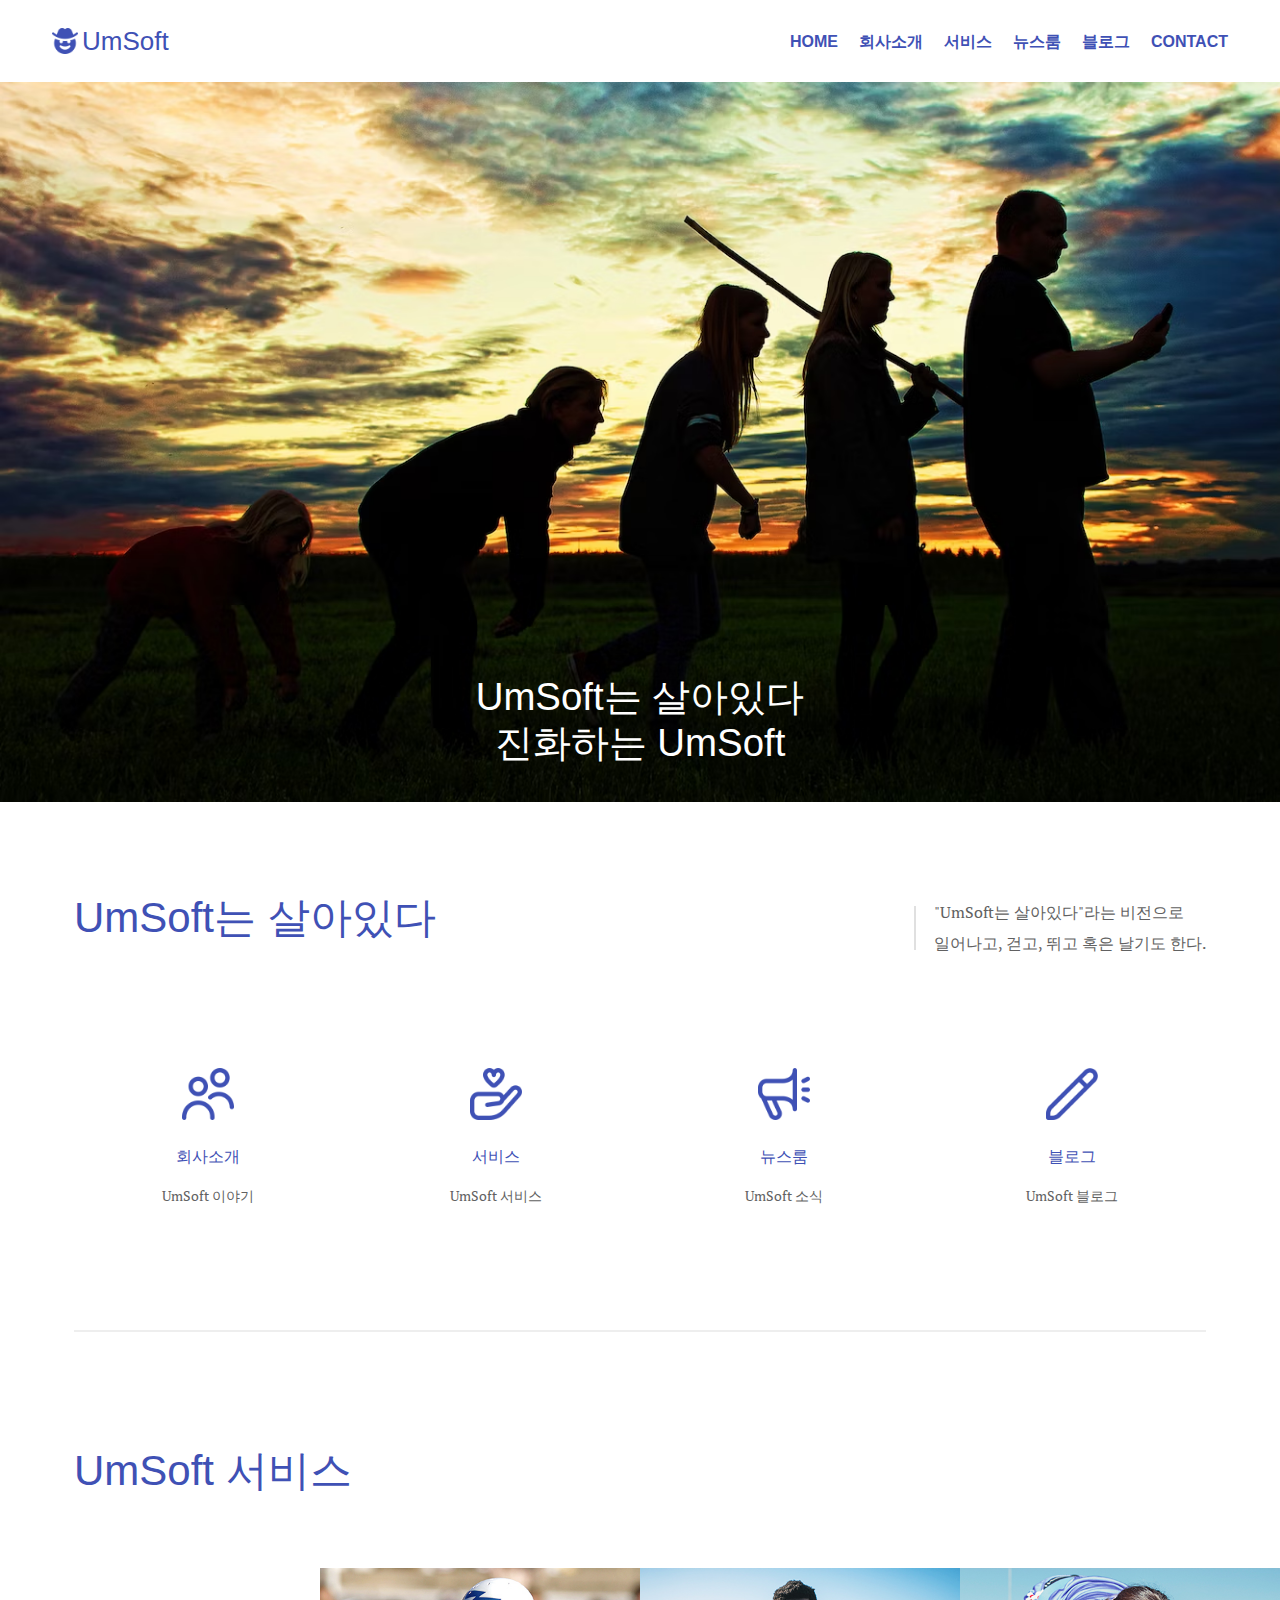
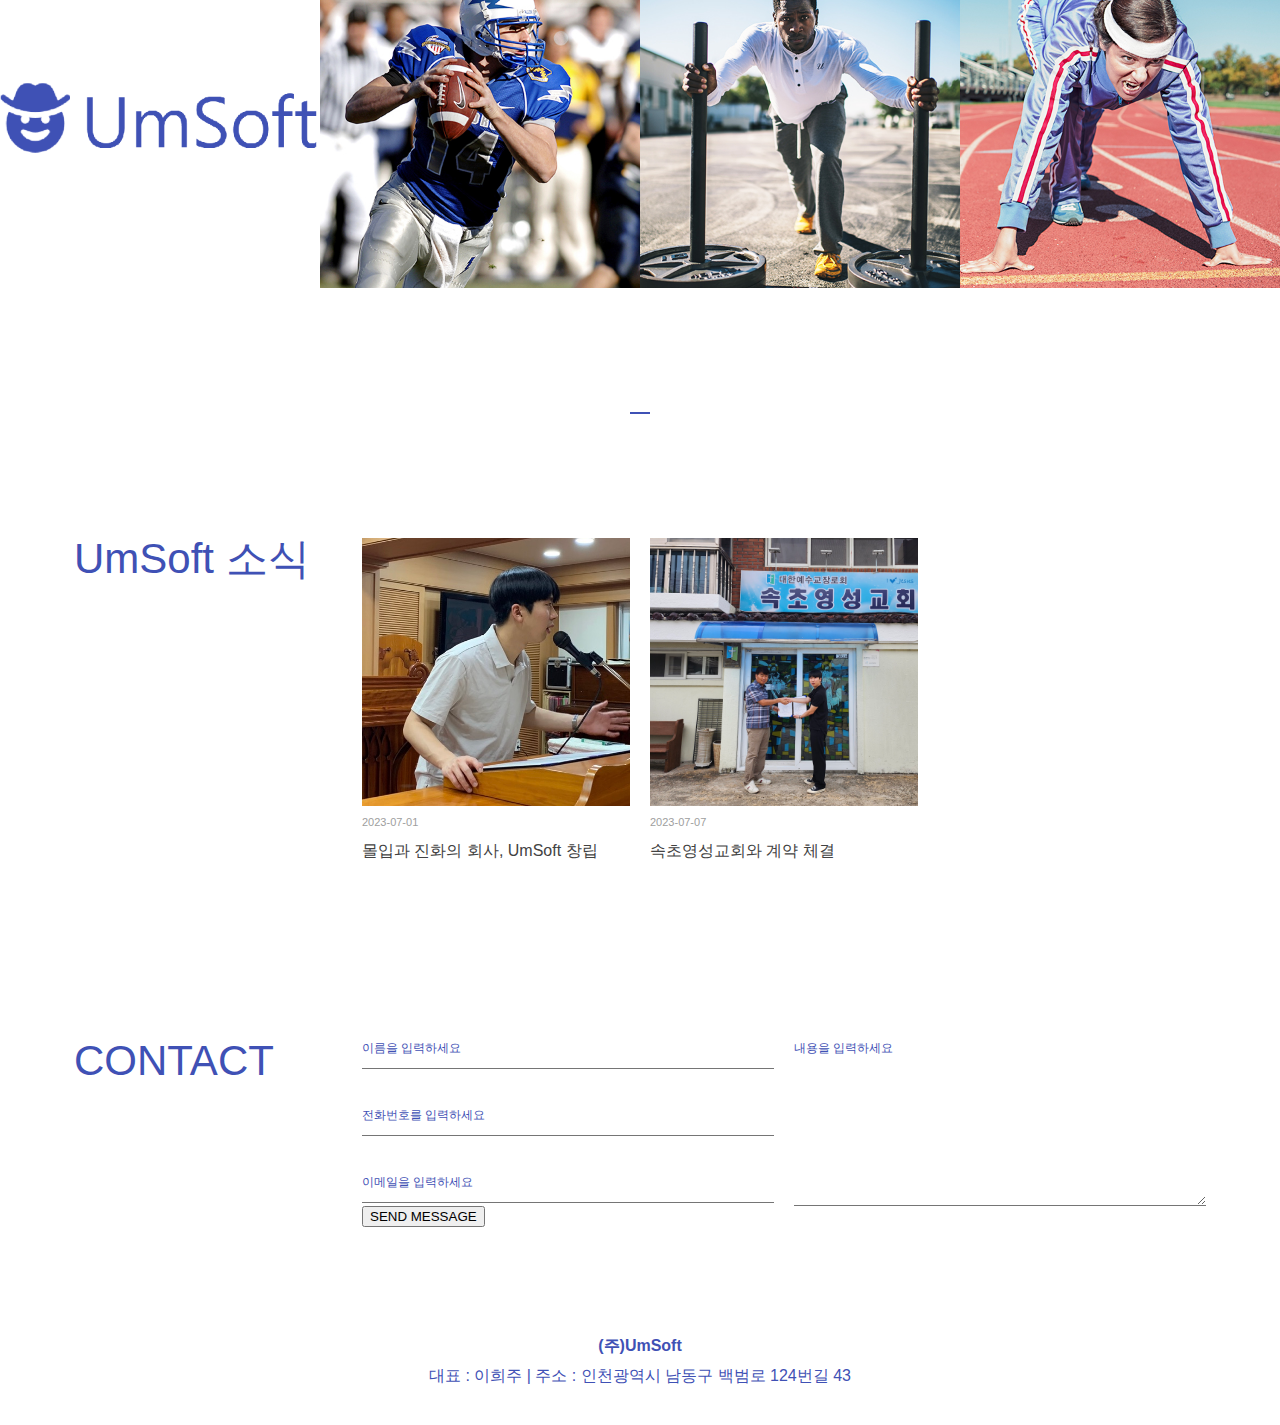
==== commit 34bedb57: "edit content" ====
--- a/index.html
+++ b/index.html
@@ -51,14 +51,14 @@
                         <a href="newsroom.html">
                             <img src="images/s-images/ic_news.png" alt="">
                             <h3>뉴스룸</h3>
-                            <p>UmSoft는 소식</p>
+                            <p>UmSoft 소식</p>
                         </a>
                     </li>
                     <li>
-                        <a href="">
+                        <a href="https://leepro1.github.io/" target="_blank">
                             <img src="images/s-images/ic_blog.png" alt="">
                             <h3>블로그</h3>
-                            <p>UmSoft는 살아있다.</p>
+                            <p>UmSoft 블로그</p>
                         </a>
                     </li>
                 </ul>
@@ -73,10 +73,10 @@
                 <li>
                     <a href="">
                         <div class="info">
-                            <h3>service1</h3>
-                            <span>work1</span>
+                            <h3>UmSoft</h3>
+                            <span>UmSoft-website</span>
                         </div>
-                        <img src="images/p-images/work01.jpg">
+                        <img src="images/p-images/service_umsoft.png">
                     </a>
                 </li>
                 <li>
@@ -116,17 +116,14 @@
                 <h2 class="sec-tit">UmSoft 소식</h2>
                 <ul class="blog-list">
                     <li>
-                        <a href=""><img src="images/p-images/blog01.jpg" alt=""></a>
-                        <time datetime="1998-05-25">May 25, 1998</time>
-                        <a href=""><h3>This day is my day.</h3></a>
+                        <a href="news01.html"><img src="images/p-images/news01_1.jpg" alt=""></a>
+                        <time datetime="2023-07-01">2023-07-01</time>
+                        <a href="news01.html"><h3>몰입과 진화의 회사, UmSoft 창립</h3></a>
                     </li>
                     <li>
-                        <a href=""><img src="images/p-images/blog02.jpg" alt=""></a>
-                        <a href=""><h3>UmSoft는 살아있다.</h3></a>
-                    </li>
-                    <li>
-                        <a href=""><img src="images/p-images/blog03.jpg" alt=""></a>
-                        <a href=""><h3>UmSoft is alive.</h3></a>
+                        <a href="news02.html"><img src="images/p-images/news02_3.jpg" alt=""></a>
+                        <time datetime="2023-07-07">2023-07-07</time>
+                        <a href="news02.html"><h3>속초영성교회와 계약 체결</h3></a>
                     </li>
                 </ul>
             </div>
--- a/css/default.css
+++ b/css/default.css
@@ -295,10 +295,6 @@
 .footer{
     margin-top:104px;
 }
-.footer iframe{
-    width:100%;
-    height:320px;
-}    
 .footer p{
     margin:21px 0;
     color:#3f51b5;
@@ -430,9 +426,6 @@
     }
 
     /* 푸터 영역 CSS */
-    .footer iframe{
-        height:432px;
-    } 
     .footer p{
         margin:34px 0;
     }  
